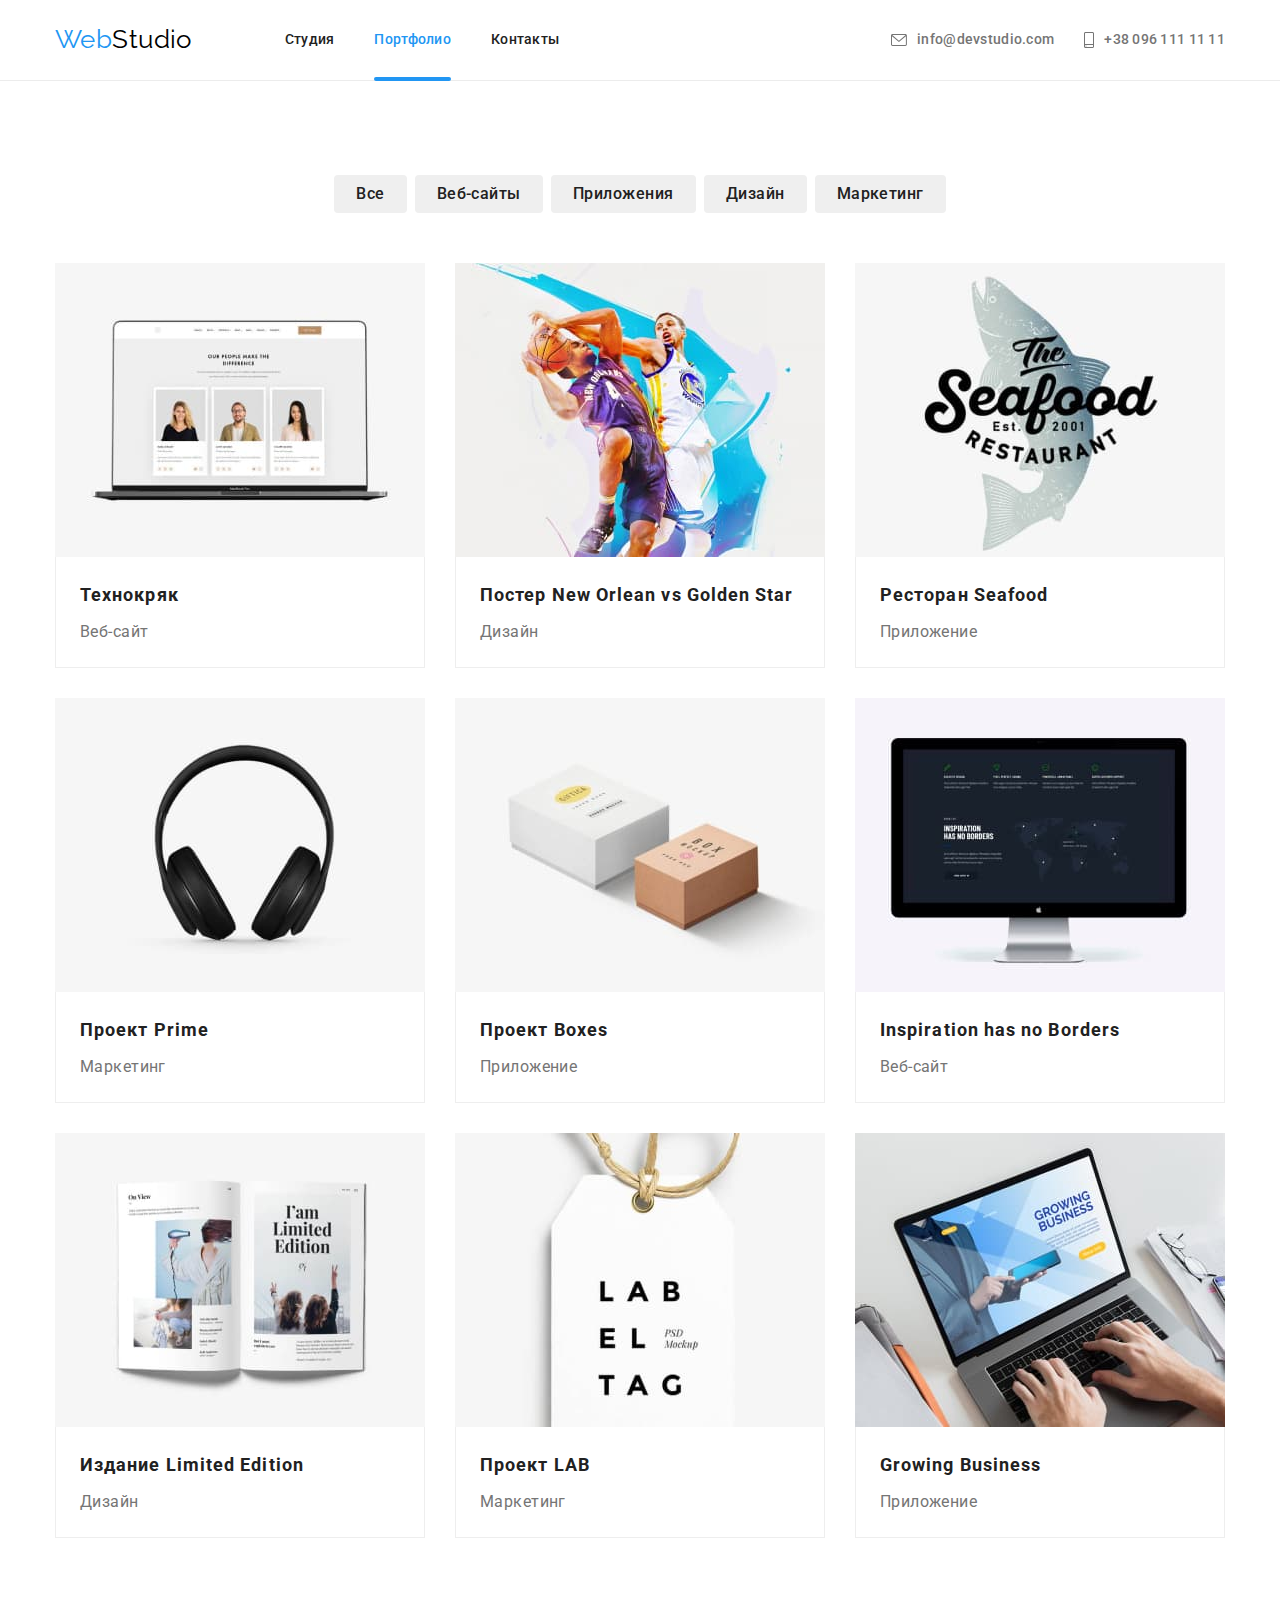
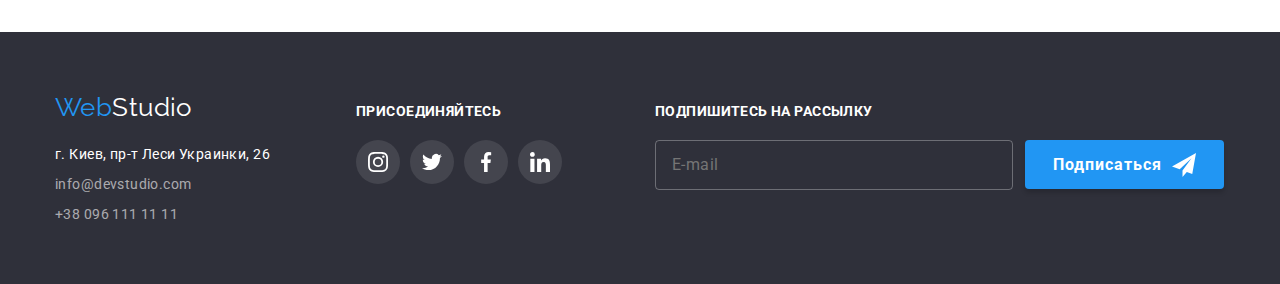
==== portfolio.html @ a788e4dd "Клонує репозиторій" ====
<!DOCTYPE html>
<html lang="ru">
	<head>
		<meta charset="UTF-8" />
		<meta http-equiv="X-UA-Compatible" content="IE=edge" />
		<meta name="viewport" content="width=device-width, initial-scale=1.0" />
		<title>Портфолио</title>
		<link
			href="https://fonts.googleapis.com/css2?family=Raleway:wght@700&family=Roboto:wght@400;500;700;900&display=swap"
			rel="stylesheet"
		/>
		<link rel="stylesheet" href="https://cdnjs.cloudflare.com/ajax/libs/modern-normalize/1.1.0/modern-normalize.min.css">
		<link rel="stylesheet" href="./css/styles.css" />
	</head>
	<body>
		<header class="page-header">
			<div class="container main-header">
				<a href="./index.html" class="logo"><span class="logo-accent">Web</span>Studio</a>
				</a>
				<div>
					<nav>
						<ul class="site-nav list">
							<li class="item"><a href="./index.html" class="link">Студия</a></li>
							<li class="item"><a href="./portfolio.html" class="link current">Портфолио</a></li>
							<li class="item"><a href="" class="link">Контакты</a></li>
						</ul>
					</nav>
				</div>
				<ul class="contacts list">
					<li class="item contacts"><a href="mailto:info@devstudio.com" class="link contacts text">
						<svg class="link-icon" width="16px" height="12px">
							<use href="./images/icons.svg/symbol-defs.svg#icon-envelope"></use>
						</svg>
						info@devstudio.com</a></li>
					<li class="item contacts"><a href="tel:+380961111111" class="link contacts text">
						<svg class="link-icon" width="10px" height="16px">
							<use href="./images/icons.svg/symbol-defs.svg#icon-smartphone"></use>
						</svg>
						+38 096 111 11 11</a></li>
				</ul>
			</div>
		</header>

		<main>
			<section class="section">
				<div class="container">
					<h1 class="visually-hidden">Портфолио</h1>
					<ul class="filter list">
						<li class="item"><button type="button" class="button secondary">Все</button></li>
						<li class="item"><button type="button" class="button secondary">Веб-сайты</button></li>
						<li class="item"><button type="button" class="button secondary">Приложения</button></li>
						<li class="item"><button type="button" class="button secondary">Дизайн</button></li>
						<li class="item"><button type="button" class="button secondary">Маркетинг</button></li>
					</ul>
				
					<ul class="portfolio list">
						<li class="portfolio-item">
							<a href="" class="portfolio-link">
								<div class="portfolio-thumb">
									<img src="./images/project-1.jpg" alt="макбук" width="370"/>
									<p class="portfolio-thumb-text">Ресурс предлагает комплексные предложения с разным уровнем функционала и сервисов. Все это позволит посетителю получить исчерпывающие сведения о компании или частном лице.</p>
								</div>
								<div class="portfolio-content">
									<h2 class="portfolio-title">Технокряк</h2>
									<p class="portfolio-text">Веб-сайт</p>
								</div>
								
							</a>
						</li>
						<li class="portfolio-item">
							<a href="" class="portfolio-link">
								<div class="portfolio-thumb">
									<img src="./images/Project-2.jpg" alt="игра в баскетбол" width="370" height="294"/>
									<p class="portfolio-thumb-text">Lorem, ipsum dolor sit amet consectetur adipisicing elit. Blanditiis repellendus facere eius officiis omnis fugit mollitia sit! Harum rerum voluptates necessitatibus eveniet reiciendis pariatur ratione fuga veniam autem? Amet, inventore.</p>
								</div>
								<div class="portfolio-content">
									<h2 class="portfolio-title">Постер New Orlean vs Golden Star</h2>
									<p class="portfolio-text">Дизайн</p>
								</div>
							</a>
						</li>
						<li class="portfolio-item">
							<a href="" class="portfolio-link">
								<div class="portfolio-thumb">
									<img src="./images/Project-3.jpg" alt="логотип Seafood" width="370" height="294"/>
									<p class="portfolio-thumb-text">Lorem, ipsum dolor sit amet consectetur adipisicing elit. Blanditiis repellendus facere eius officiis omnis fugit mollitia sit! Harum rerum voluptates necessitatibus eveniet reiciendis pariatur ratione fuga veniam autem? Amet, inventore.</p>
								</div>
								<div class="portfolio-content">
									<h2 class="portfolio-title">Ресторан Seafood</h2>
									<p class="portfolio-text">Приложение</p>
								</div>
							</a>
						</li>
						<li class="portfolio-item">
							<a href="" class="portfolio-link">
								<div class="portfolio-thumb">
									<img src="./images/Project-4.jpg" alt="наушники" width="370" height="294"/>
									<p class="portfolio-thumb-text">Lorem, ipsum dolor sit amet consectetur adipisicing elit. Blanditiis repellendus facere eius officiis omnis fugit mollitia sit! Harum rerum voluptates necessitatibus eveniet reiciendis pariatur ratione fuga veniam autem? Amet, inventore.</p>
								</div>
								<div class="portfolio-content">
									<h2 class="portfolio-title">Проект Prime</h2>
									<p class="portfolio-text">Маркетинг</p>
								</div>
							</a>
						</li>
						<li class="portfolio-item">
							<a href="" class="portfolio-link">
								<div class="portfolio-thumb">
									<img src="./images/Project-5.jpg" alt="две коробки" width="370" height="294"/>
									<p class="portfolio-thumb-text">Lorem, ipsum dolor sit amet consectetur adipisicing elit. Blanditiis repellendus facere eius officiis omnis fugit mollitia sit! Harum rerum voluptates necessitatibus eveniet reiciendis pariatur ratione fuga veniam autem? Amet, inventore.</p>
								</div>
								<div class="portfolio-content">
									<h2 class="portfolio-title">Проект Boxes</h2>
									<p class="portfolio-text">Приложение</p>
								</div>
							</a>
						</li>
						<li class="portfolio-item">
							<a href="" class="portfolio-link">
								<div class="portfolio-thumb">
									<img src="./images/Project-6.jpg" alt="компьютер" width="370" height="294"/>
									<p class="portfolio-thumb-text">Lorem, ipsum dolor sit amet consectetur adipisicing elit. Blanditiis repellendus facere eius officiis omnis fugit mollitia sit! Harum rerum voluptates necessitatibus eveniet reiciendis pariatur ratione fuga veniam autem? Amet, inventore.</p>
								</div>
								<div class="portfolio-content">
									<h2 class="portfolio-title">Inspiration has no Borders</h2>
									<p class="portfolio-text">Веб-сайт</p>
								</div>
							</a>
						</li>
						<li class="portfolio-item">
							<a href="" class="portfolio-link">
								<div class="portfolio-thumb">
									<img src="./images/Project-7.jpg" alt="раскрытая книга" width="370" height="294"/>
									<p class="portfolio-thumb-text">Lorem, ipsum dolor sit amet consectetur adipisicing elit. Blanditiis repellendus facere eius officiis omnis fugit mollitia sit! Harum rerum voluptates necessitatibus eveniet reiciendis pariatur ratione fuga veniam autem? Amet, inventore.</p>
								</div>
								<div class="portfolio-content">
									<h2 class="portfolio-title">Издание Limited Edition</h2>
									<p class="portfolio-text">Дизайн</p>
								</div>
							</a>
						</li>
						<li class="portfolio-item">
							<a href="" class="portfolio-link">
								<div class="portfolio-thumb">
									<img src="./images/Project-8.jpg" alt="этикетка" width="370" height="294"/>
									<p class="portfolio-thumb-text">Lorem, ipsum dolor sit amet consectetur adipisicing elit. Blanditiis repellendus facere eius officiis omnis fugit mollitia sit! Harum rerum voluptates necessitatibus eveniet reiciendis pariatur ratione fuga veniam autem? Amet, inventore.</p>
								</div>
								<div class="portfolio-content">
									<h2 class="portfolio-title">Проект LAB</h2>
									<p class="portfolio-text">Маркетинг</p>
								</div>
							</a>
						</li>
						<li class="portfolio-item">
							<a href="" class="portfolio-link">
								<div class="portfolio-thumb">
									<img src="./images/Project-9.jpg" alt="ноутбук" width="370" height="294"/>
									<p class="portfolio-thumb-text">Lorem, ipsum dolor sit amet consectetur adipisicing elit. Blanditiis repellendus facere eius officiis omnis fugit mollitia sit! Harum rerum voluptates necessitatibus eveniet reiciendis pariatur ratione fuga veniam autem? Amet, inventore.</p>
								</div>
								<div class="portfolio-content">
									<h2 class="portfolio-title">Growing Business</h2>
									<p class="portfolio-text">Приложение</p>
								</div>
							</a>
						</li>
					</ul>
				</div>
			</section>
		</main>

				<footer class="footer">
			<div class="container footer-content">
				<div class="footer-contacts">
					<a href="/index.html" class="logo"><span class="logo-accent">Web</span>Studio</a>
					<address class="address">
						<ul class="list">
							<li class="item">
								<a
									href="https://goo.gl/maps/6p5DjgwjbaoBaa989"
									target="_blank"
									rel="noopener noreferrer nofollow"
									class="location link"
								>
									г. Киев, пр-т Леси Украинки, 26
								</a>
							</li>
							<li class="item"><a href="mailto:info@devstudio.com" class="contact link">info@devstudio.com</a></li>
							<li class="item"><a href="tel:+380961111111" class="contact link">+38 096 111 11 11</a></li>
						</ul>
					</address>
				</div>			
				<div class="footer-social">
					<b class="social-title">присоединяйтесь</b>
					<ul class="social-list list">
						<li class="item"><a href="" class="social-link"><svg width="20px" height="20px"><use href="./images/icons.svg/symbol-defs.svg#icon-instagram"></use></svg></a></li>
						<li class="item"><a href="" class="social-link"><svg width="20px" height="20px"><use href="./images/icons.svg/symbol-defs.svg#icon-twitter"></use></svg></a></li>
						<li class="item"><a href="" class="social-link"><svg width="20px" height="20px"><use href="./images/icons.svg/symbol-defs.svg#icon-facebook"></use></svg></a></li>
						<li class="item"><a href="" class="social-link"><svg width="20px" height="20px"><use href="./images/icons.svg/symbol-defs.svg#icon-linkedin"></use></svg></a></li>
					</ul>
				</div>
				<div class="footer-join">
					<b class="join-title">Подпишитесь на рассылку</b>
					<form>
						<div class="join-form">
							<label for="email">
								<input type="email" name="email" placeholder="E-mail" class="input-submit"/>
							</label>
							<button type="submit" class="button join">Подписаться
							<svg class="button-join-icon" width="24px" height="24px">
								<use href="./images/icons.svg/symbol-defs.svg#icon-send"></use>
							</svg>
						</button>
						</div>					
					</form>
				</div>
			</div>
		</footer>
	</body>
</html>
---- css/styles.css ----
/* Основной - #757575 */
/* Вторичный - #212121 */
/* Белый - #ffffff */
/* Прозрачный - rgba(255, 255, 255, 0.6) */
/* Акцент -  #2196f3 */
/* Вторичный цвет фона Герой - #2F303A */
/* Вторичный цвет фона команды- #F5F4FA */

:root {
	--primary-text-color: #757575;
	--white-color: #ffffff;
	--text-white-color: #ffffff;
	--black-color: #000000;
	--title-text-color: #212121;
	--accent-color: #2196f3;
	--second-accent-color: #188ce8;
	--address-contact-color: rgba(255, 255, 255, 0.6);
	--second-bg-color: #2f303a;
	--third-bg-color: #f5f4fa;
	--border-color: #ececec;
	--border-second-color: #eeeeee;
	--icon-color: #afb1b8;
	--card-set-gap: 30px;
	--button-primary-shodow: 0px 4px 4px rgba(0, 0, 0, 0.15);
	--button-secondary-shodow: 0px 3px 1px rgba(0, 0, 0, 0.1), 0px 1px 2px rgba(0, 0, 0, 0.08),
		0px 2px 2px rgba(0, 0, 0, 0.12);
	--portfolio-card-shadow: 0px 1px 1px rgba(0, 0, 0, 0.12), 0px 4px 4px rgba(0, 0, 0, 0.06),
		1px 4px 6px rgba(0, 0, 0, 0.16);
	--team-list-item-shadow: 0px 1px 3px rgba(0, 0, 0, 0.12), 0px 1px 1px rgba(0, 0, 0, 0.14),
		0px 2px 1px rgba(0, 0, 0, 0.2);
	--activity-bg-color: rgba(47, 48, 58, 0.8);
	--transition-time: cubic-bezier(0.4, 0, 0.2, 1);
}

/* ---------------------------------------BODY------------------------------------------- */
body {
	font-family: Roboto, sans-serif;
	font-style: normal;
	font-size: 14px;
	letter-spacing: 0.03em;
	background-color: var(--white-color);
	color: var(--primary-text-color);
}

/* .chackbox-input */

.visually-hidden {
	position: absolute;
	width: 1px;
	height: 1px;
	margin: -1px;
	border: 0;
	padding: 0;

	white-space: nowrap;
	clip-path: inset(100%);
	clip: rect(0 0 0 0);
	overflow: hidden;
}

.list {
	list-style: none;
}

h1,
h2,
h3,
p,
ul {
	padding: 0;
	margin: 0;
}

img {
	display: block;
	max-width: 100%;
	height: auto;
	margin: 0;
}

.link {
	text-decoration: none;
	transition: color 250ms var(--transition-time);
}

.container {
	width: 1200px;
	padding-left: 15px;
	padding-right: 15px;
	margin-left: auto;
	margin-right: auto;

	/* outline: 2px solid tomato; */
}

/* ---------------------------------------HEADER------------------------------------------- */

.page-header {
	border-bottom: 1px solid var(--border-color);
}

.main-header {
	display: flex;
	align-items: center;
}

.logo {
	padding-top: 24px;
	padding-bottom: 25px;

	font-family: Raleway, cursive;
	text-decoration: none;
	font-size: 26px;
	line-height: 1.19;
	color: var(--black-color);
}
.logo-accent {
	color: var(--accent-color);
}

.site-nav {
	display: flex;
	margin-left: 93px;
}

.site-nav .link {
	display: block;
	padding-top: 32px;
	padding-bottom: 32px;

	font-weight: 500;
	line-height: 1.14;
	letter-spacing: 0.02em;
	text-decoration: none;
	color: var(--title-text-color);
}

.site-nav .current {
	position: relative;
}

.link.current::after {
	content: "";
	position: absolute;
	display: block;
	width: 100%;
	height: 4px;
	left: 0;
	bottom: -1px;
	border-radius: 2px;
	background-color: var(--accent-color);
}

.site-nav .item:not(:last-child) {
	margin-right: 40px;
}

.site-nav .link:hover,
.site-nav .link:focus,
.contacts .link:hover,
.contacts .link:focus,
.address .location:hover,
.address .location:focus,
.address .contact:hover,
.address .contact:focus {
	color: var(--accent-color);
}

.site-nav .link.current,
.contacts .link.current {
	color: var(--accent-color);
}

.contacts.text {
	text-decoration: none;
	font-weight: 500;
	line-height: 1.14;
	letter-spacing: 0.02em;
	color: var(--primary-text-color);
}

.contacts.list {
	display: flex;
	margin-left: auto;
	flex-wrap: nowrap;
	width: fit-content;
}

.contacts.link {
	padding-top: 32px;
	padding-bottom: 32px;
	display: flex;
	align-items: center;
}

.item.contacts .link-icon {
	margin-right: 10px;
	fill: currentColor;
}

.contacts > .item:not(:last-child) {
	margin-right: 30px;
}

/* ---------------------------------------HERO------------------------------------------- */
.hero {
	max-width: 1600px;
	height: 600px;
	padding-top: 200px;
	padding-bottom: 200px;
	margin-left: auto;
	margin-right: auto;
	background-image: linear-gradient(to right, rgba(47, 48, 58, 0.4), rgba(47, 48, 58, 0.4)), url(../images/img.jpg);
	background-repeat: no-repeat;
	background-size: cover;
	text-align: center;
	background-color: var(--second-bg-color);
}

.hero-title {
	margin-bottom: 30px;

	color: var(--white-color);
	font-weight: 900;
	font-size: 44px;
	line-height: 1.36;
	letter-spacing: 0.06em;
	text-transform: uppercase;
}

/* ---------------------------------------BATTON------------------------------------------- */
.button {
	display: inline-block;
	font-family: inherit;
	text-align: center;
	cursor: pointer;
	border: none;
	border-radius: 4px;
}

.button.primary {
	padding: 10px 32px;
	margin: 0px;

	font-weight: 700;
	font-size: 16px;
	line-height: 1.87;
	letter-spacing: 0.06em;
	color: var(--text-white-color);
	background-color: var(--accent-color);
	box-shadow: var(--button-primary-shodow);

	transition: background-color 250ms var(--transition-time);
}

.button.primary:hover,
.button.primary:focus {
	background-color: var(--second-accent-color);
	box-shadow: var(--button-primary-shodow);
}

/* ---------------------------------------SECTION------------------------------------------- */
.section {
	padding-top: 94px;
	padding-bottom: 94px;
}

.section.no-padding-top {
	padding-top: 0px;
	padding-bottom: 94px;
}

.section-title {
	margin-bottom: 50px;

	font-weight: 700;
	font-size: 36px;
	line-height: 1.17;
	text-align: center;
	letter-spacing: 0.03em;
	color: var(--title-text-color);
}

/* ---------------------------------------FEATURES------------------------------------------- */
.features {
	display: flex;
}
.features .features-item + .features-item {
	margin-left: 30px;
}

.features-icon {
	width: 270px;
	height: 120px;
	padding: 25px 100px;
	display: block;
	background-position: center;
	background-color: var(--third-bg-color);
	border-radius: 4px;
	margin-bottom: 30px;
}

.features .features-title {
	margin-bottom: 10px;

	font-weight: 700;
	font-size: 14px;
	line-height: 1.14;
	text-transform: uppercase;
	color: var(--title-text-color);
}

.features .features-text {
	line-height: 1.71;
}

.activity {
	display: flex;
}

.activity-item {
	position: relative;
}

.activity-title {
	display: flex;
	justify-content: center;
	align-items: center;
	position: absolute;
	left: 0;
	bottom: 0;
	width: 100%;
	height: 70px;

	font-weight: 700;
	line-height: 1.14;
	text-align: center;
	text-transform: uppercase;
	color: var(--text-white-color);

	background-color: var(--activity-bg-color);
}

.activity .activity-item + .activity-item {
	margin-left: 30px;
}

/* ---------------------------------------TEAM------------------------------------------- */
.teams {
	text-align: center;

	background-color: var(--third-bg-color);
}

.team .team-title {
	margin-bottom: 10px;

	font-weight: 500;
	font-size: 16px;
	line-height: 1.19;
	color: var(--title-text-color);
}

.team .team-position {
	font-size: 16px;
	line-height: 1.19;
	margin-bottom: 16px;
}

.team-content {
	padding-top: 30px;
	padding-bottom: 30px;
}

.team {
	display: flex;
}

.team .team-item + .team-item {
	margin-left: 30px;
}

.team-networks-list {
	display: flex;
	justify-content: center;
}

.team-networks-link {
	/* padding: 12px; */
	width: 44px;
	height: 44px;
	border-radius: 50%;
	cursor: pointer;

	display: flex;
	justify-content: center;
	align-items: center;

	color: var(--icon-color);
	fill: currentColor;

	transition: background-color 250ms var(--transition-time), fill 250ms var(--transition-time);
}
.team-networks-list .item:not(:last-child) {
	margin-right: 10px;
}
.team-networks-link:hover,
.team-networks-link:focus {
	background-color: var(--accent-color);
	fill: var(--white-color);
}

.team .team-item {
	background-color: var(--white-color);
	box-shadow: var(--team-list-item-shadow);
	border-radius: 0px 0px 4px 4px;
}

/* ---------------------------------------CLIENTS------------------------------------------- */
.clients {
	display: flex;
}

.clients-link {
	display: flex;
	justify-content: center;
	align-items: center;
	width: 170px;
	height: 92px;
	border: 1px solid var(--icon-color);
	border-radius: 4px;
	cursor: pointer;
	outline: transparent;
	color: var(--icon-color);
	fill: currentColor;

	transition: background-color 250ms var(--transition-time), fill 250ms var(--transition-time);
}
.clients .item:not(:last-child) {
	margin-right: 30px;
}
.clients-link:hover,
.clients-link:focus {
	border-color: var(--accent-color);
	fill: var(--accent-color);
}

/* ---------------------------------------FOOTER------------------------------------------- */
.footer {
	padding-top: 60px;
	padding-bottom: 60px;

	background-color: var(--second-bg-color);
}

.footer-content {
	display: flex;
	align-items: baseline;
}

.footer .logo {
	color: var(--white-color);
}

.address .location,
.address .contact {
	text-decoration: none;
	font-style: normal;
	line-height: 1.71;
	color: var(--white-color);
}

.address .contact {
	color: var(--address-contact-color);
}

.address .item {
	height: 21px;
	margin-bottom: 9px;
}

.address {
	margin-top: 20px;
	width: 231px;
}

.address .item:last-child {
	margin-bottom: 0px;
}

.footer-social {
	margin-left: 70px;
}

.social-title {
	/* margin-bottom: 20px; */
	font-weight: 700;
	font-size: 14px;
	line-height: 1.14;
	letter-spacing: 0.03em;
	text-transform: uppercase;
	color: var(--white-color);
}

.social-list {
	display: flex;
	justify-content: center;
	margin-top: 20px;
}

.social-link {
	/* padding: 12px; */
	width: 44px;
	height: 44px;
	border-radius: 50%;
	cursor: pointer;

	display: flex;
	justify-content: center;
	align-items: center;

	color: var(--white-color);
	fill: currentColor;
	background-color: rgba(255, 255, 255, 0.1);

	transition: background-color 250ms var(--transition-time), fill 250ms var(--transition-time);
}

.social-link:hover,
.social-link:focus {
	background-color: var(--accent-color);
}

.social-list .item:not(:last-child) {
	margin-right: 10px;
}

.footer-join {
	margin-left: 93px;
}

.join-title {
	font-weight: 700;
	font-size: 14px;
	line-height: 1.14;
	letter-spacing: 0.03em;
	text-transform: uppercase;
	color: var(--white-color);
}

.join-form {
	display: flex;
	justify-content: center;
	align-items: center;

	margin-top: 20px;
}

.input-submit {
	margin-right: 12px;
	width: 358px;
	height: 50px;
	padding-left: 16px;

	font-size: 16px;
	line-height: 1.25;
	letter-spacing: 0.03em;
	color: var(--address-contact-color);

	outline: none;
	border: 1px solid rgba(255, 255, 255, 0.3);
	drop-shadow: 0px 4px 4px rgba(0, 0, 0, 0.15);
	border-radius: 4px;
	background-color: transparent;

	transition: border-color 250ms var(--transition-time);
}

.input-submit:hover,
.input-submit:focus {
	border-color: var(--second-accent-color);
}

.button.join {
	padding: 10px 28px;
	margin: 0px;

	display: flex;
	justify-content: center;
	align-items: center;

	font-weight: 700;
	font-size: 16px;
	line-height: 1.87;
	letter-spacing: 0.06em;
	color: var(--text-white-color);
	background-color: var(--accent-color);
	box-shadow: var(--button-primary-shodow);

	transition: background-color 250ms var(--transition-time);
}

.button.join:hover,
.button.join:focus {
	background-color: var(--second-accent-color);
}

.button-join-icon {
	margin-left: 10px;
}

/* ---------------------------------------MODAL BACKDROP------------------------------------------- */
.backdrop {
	position: fixed;
	left: 0px;
	top: 0px;
	width: 100%;
	height: 100%;

	background: rgba(0, 0, 0, 0.2);

	opacity: 1;
	transition: opacity 250ms var(--transition-time);
}

.backdrop.is-hidden {
	opacity: 0;
	pointer-events: none;
}

.modal {
	position: absolute;
	display: flex;
	opacity: 1;
	padding: 40px;

	top: 50%;
	left: 50%;
	width: 528px;
	height: 581px;
	background: var(--white-color);

	box-shadow: 0px 1px 3px rgba(0, 0, 0, 0.12), 0px 1px 1px rgba(0, 0, 0, 0.14), 0px 2px 1px rgba(0, 0, 0, 0.2);
	border-radius: 4px;

	transform: translate(-50%, -50%) scale(1);
	transition: transform 250ms var(--transition-time);
}

.backdrop.is-hidden .modal {
	transform: translate(-50%, -50%) scale(0.5);
}

.modal-speaker-form {
	width: 100%;
	height: 100%;
}

.modal-title {
	font-weight: 700;
	font-size: 20px;
	line-height: 1.15;
	text-align: center;
	letter-spacing: 0.03em;
	color: var(--title-text-color);

	margin-bottom: 12px;
}

.modal-form-field label {
	display: flex;
	flex-direction: column;
	margin-bottom: 10px;

	font-size: 12px;
	line-height: 1.17;
	letter-spacing: 0.01em;
	color: var(--primary-text-color);
}

.modal-form-field {
	position: relative;
}

.modal-form-input {
	margin-top: 4px;
	width: 100%;
	height: 40px;
	border: 1px solid rgba(33, 33, 33, 0.2);
	border-radius: 4px;
	padding: 12px 12px 12px 42px;
	outline: none;
	cursor: pointer;

	transition: border-color 250ms var(--transition-time);
}

.modal-form-input:hover,
.modal-form-input:focus {
	border-color: var(--second-accent-color);
}

.modal-form-icon {
	position: absolute;
	top: 50%;
	left: 12px;
	fill: var(--title-text-color);
	cursor: pointer;

	transition: fill 250ms var(--transition-time);
}

.modal-form-input:hover + .modal-form-icon,
.modal-form-input:focus + .modal-form-icon {
	fill: var(--accent-color);
}

.modal-form-textarea {
	margin-top: 4px;
	resize: none;
	padding: 12px 16px;
	width: 100%;
	height: 120px;
	border: 1px solid rgba(33, 33, 33, 0.2);
	border-radius: 4px;
	outline: none;
	transition: border-color 250ms var(--transition-time);
}

.modal-form-textarea:hover,
.modal-form-textarea:focus {
	border-color: var(--second-accent-color);
}

.modal-form-textarea::placeholder {
	font-size: 14px;
	line-height: 1.14;
	letter-spacing: 0.01em;
	color: rgba(117, 117, 117, 0.5);
}

.modal-form-checkbox {
	margin-top: 20px;
	margin-bottom: 30px;
}

.checkbox-label {
	display: flex;
	justify-content: center;
	align-items: center;
}

.checkbox-input {
	position: absolute;
	width: 1px;
	height: 1px;
	margin: -1px;
	border: 0;
	padding: 0;

	white-space: nowrap;
	clip-path: inset(100%);
	clip: rect(0 0 0 0);
	overflow: hidden;
}

.checkbox-input-icon {
	display: inline-block;
	width: 16px;
	height: 15px;
	border: 2px solid var(--title-text-color);
	border-radius: 2px;
	margin-right: 7px;

	background-color: var(--white-color);
	transition: border-color 250ms var(--transition-time);
	transition: background-color 250ms var(--transition-time);
}

.checkbox-input:checked + .checkbox-input-icon {
	border-color: transparent;
	background-color: var(--accent-color);
	background-image: url(../images/icons.svg/icon-check.svg);
	background-position: center;
	background-size: contain;
	background-repeat: no-repeat;
	background-origin: content-box;

	transition: background-image 250ms var(--transition-time);
}

.checkbox-input:hover + .checkbox-input-icon,
.checkbox-input:focus + .checkbox-input-icon {
	border-color: var(--accent-color);
	background-image: url(../images/icons.svg/icon-check.svg);
}

.checkbox-title {
	line-height: 1.71;
}

.checkbox-link-contract {
	line-height: 1.71;
	outline: 0;
	outline-offset: 0;
	text-decoration-line: underline;
	color: var(--accent-color);

	opacity: 0.5;
	transition: opacity 250ms var(--transition-time);
}

.checkbox-link-contract:hover,
.checkbox-link-contract:focus {
	opacity: 1;
	cursor: pointer;
}

.modal-button-send {
	padding: 10px 55px;
	margin: 0px auto;

	display: flex;
	justify-content: center;
	align-items: center;

	font-weight: 700;
	font-size: 16px;
	line-height: 1.87;
	letter-spacing: 0.06em;
	color: var(--text-white-color);
	background-color: var(--accent-color);

	transition: background-color 250ms var(--transition-time), border-shadow 250ms var(--transition-time);
}

.modal-button-send:hover,
.modal-button-send:focus {
	background-color: var(--second-accent-color);
	box-shadow: var(--button-primary-shodow);
}

.modal-button-close {
	position: absolute;
	top: 8px;
	right: 8px;
	width: 30px;
	height: 30px;

	display: flex;
	justify-content: center;
	align-items: center;
	cursor: pointer;

	padding: 6px;
	background-color: var(--white-color);
	border: 1px solid rgba(0, 0, 0, 0.1);
	border-radius: 15px;

	fill: var(--black-color);

	transition: fill 250ms var(--transition-time), border-color 250ms var(--transition-time);
}

.modal-button-close:hover,
.modal-button-close:focus {
	fill: var(--accent-color);
	border-color: var(--accent-color);
}

/* ---------------------------------------PORTFOLIO------------------------------------------- */
.filter {
	display: flex;
	justify-content: center;
	margin-bottom: 50px;
}

.filter .secondary {
	padding: 6px 22px;
	margin: 0px;

	font-weight: 500;
	font-size: 16px;
	line-height: 1.62;
	letter-spacing: 0.03em;
	color: var(--title-text-color);

	transition: background-color 250ms var(--transition-time), color 250ms var(--transition-time),
		box-shadow 250ms var(--transition-time);
}

.filter .secondary:hover,
.filter .secondary:focus {
	background-color: var(--accent-color);
	color: var(--white-color);
	box-shadow: var(--button-secondary-shodow);
}

.filter .item + .item {
	margin-left: 8px;
}

.portfolio {
	display: flex;
	flex-wrap: wrap;

	margin-left: calc(-1 * var(--card-set-gap));
	margin-top: calc(-1 * var(--card-set-gap));
}

.portfolio .portfolio-link {
	text-decoration: none;
	color: inherit;
	display: block;
}

.portfolio .portfolio-item {
	flex-basis: calc(100% / 3 - var(--card-set-gap));
	margin-left: 30px;
	margin-top: 30px;
}

.portfolio-link:hover,
.portfolio-link:focus {
	box-shadow: var(--portfolio-card-shadow);
}

.portfolio-content {
	padding: 20px 24px;
	border: 1px solid var(--border-second-color);
	border-top: none;
}

.portfolio .portfolio-title {
	margin-bottom: 4px;

	color: var(--title-text-color);
	font-weight: 700;
	font-size: 18px;
	line-height: 2;
	letter-spacing: 0.06em;
}
.portfolio .portfolio-text {
	font-size: 16px;
	line-height: 1.87;
}

.portfolio-thumb {
	position: relative;
	overflow: hidden;
}

.portfolio-thumb-text {
	position: absolute;
	top: 0;
	left: 0;
	width: 100%;
	height: 100%;
	text-align: center;

	padding: 63px 24px;
	font-size: 18px;
	line-height: 1.56;
	color: var(--text-white-color);
	background-color: rgba(33, 150, 243, 0.9);

	transform: translateY(100%);
	transition: transform 250ms var(--transition-time);
}

.portfolio-link:hover .portfolio-thumb-text,
.portfolio-link:focus .portfolio-thumb-text {
	transform: translateY(0);
}
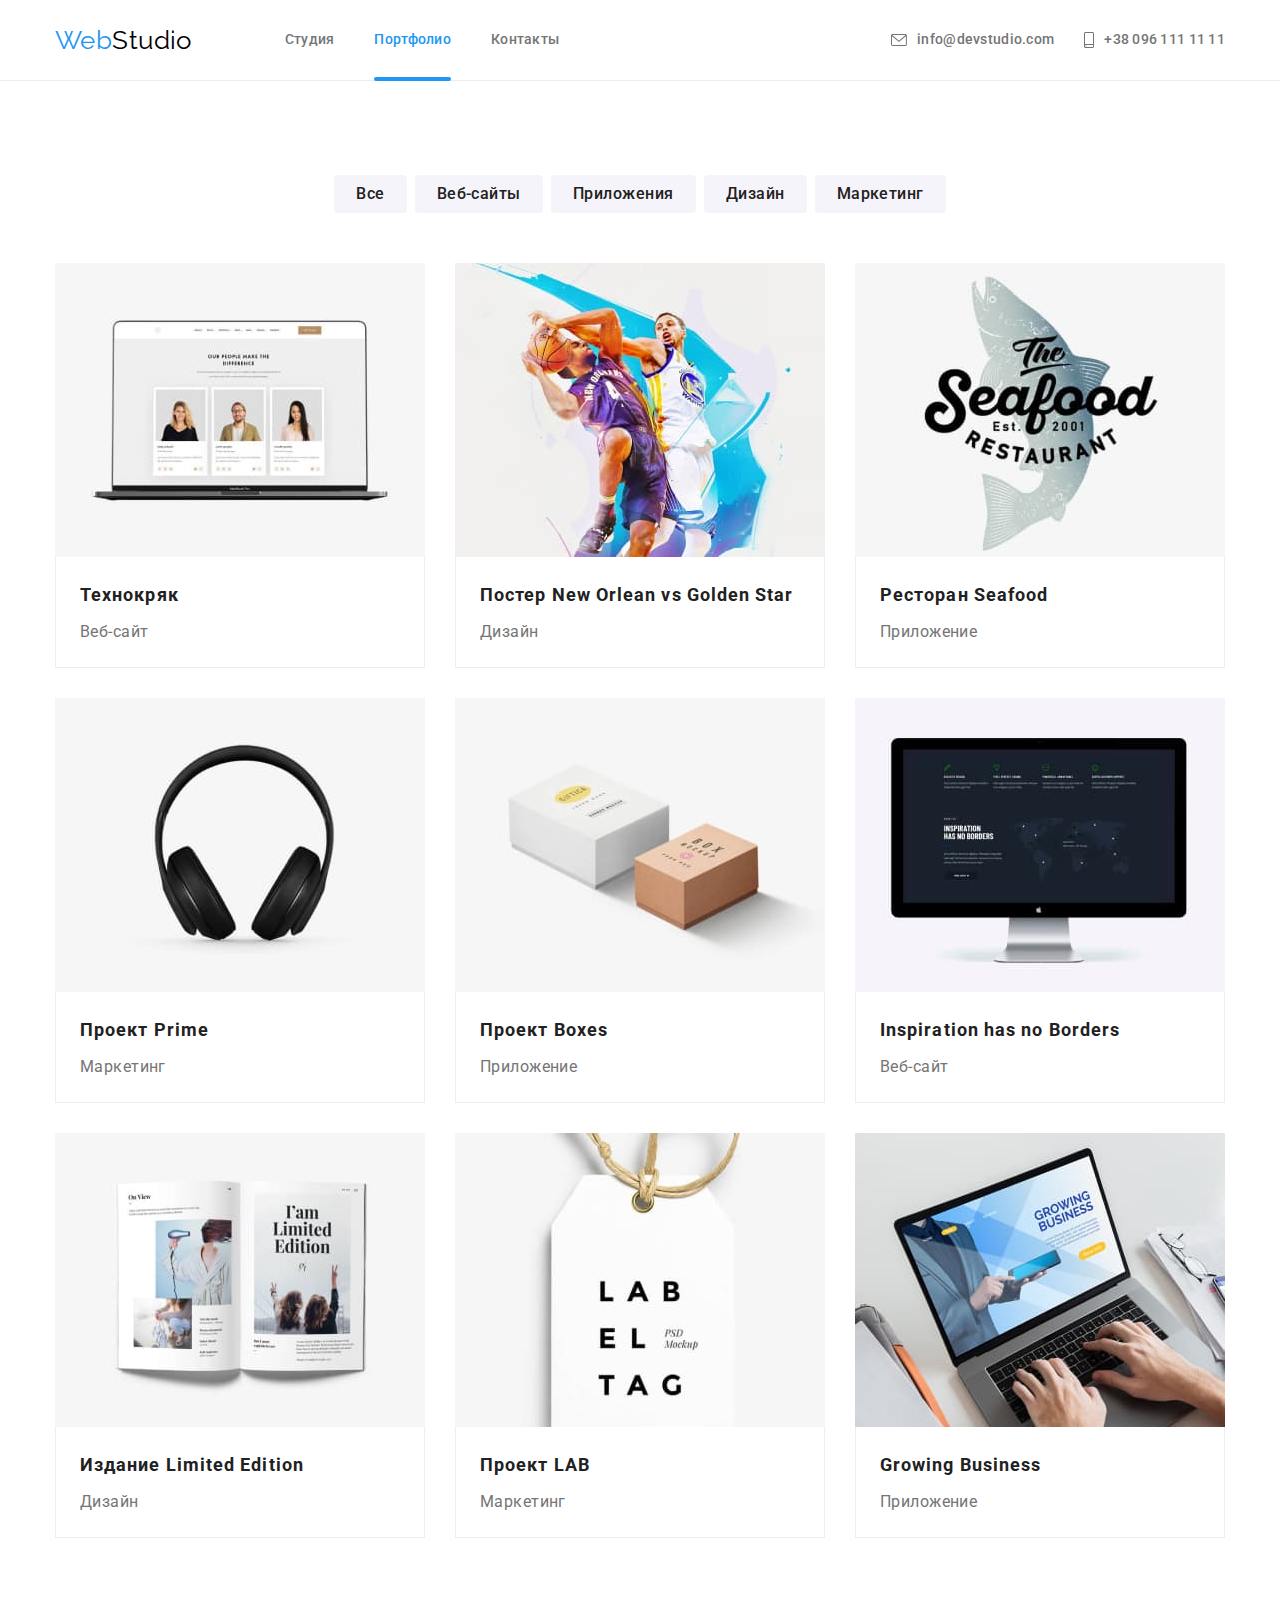
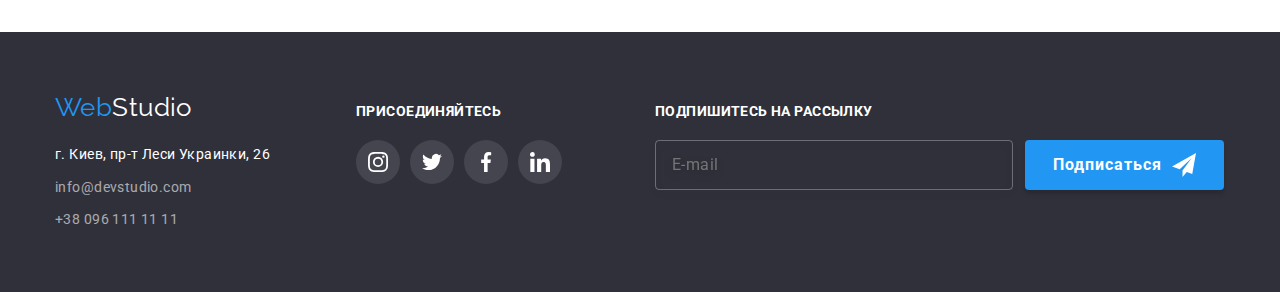
==== commit 716a484f: "Іменує класи згідно ВЕМ, використовує препроцесор SASS" ====
--- a/portfolio.html
+++ b/portfolio.html
@@ -10,30 +10,30 @@
 			rel="stylesheet"
 		/>
 		<link rel="stylesheet" href="https://cdnjs.cloudflare.com/ajax/libs/modern-normalize/1.1.0/modern-normalize.min.css">
-		<link rel="stylesheet" href="./css/styles.css" />
+		<link rel="stylesheet" href="./css/main.min.css" />
 	</head>
 	<body>
-		<header class="page-header">
-			<div class="container main-header">
+		<header class="header">
+			<div class="container header__container">
 				<a href="./index.html" class="logo"><span class="logo-accent">Web</span>Studio</a>
 				</a>
 				<div>
 					<nav>
-						<ul class="site-nav list">
-							<li class="item"><a href="./index.html" class="link">Студия</a></li>
-							<li class="item"><a href="./portfolio.html" class="link current">Портфолио</a></li>
-							<li class="item"><a href="" class="link">Контакты</a></li>
+						<ul class="site-nav">
+							<li class="site-nav__item"><a href="./index.html" class="site-nav__link site-nav__link">Студия</a></li>
+							<li class="site-nav__item"><a href="./portfolio.html" class="site-nav__link site-nav__link--active">Портфолио</a></li>
+							<li class="site-nav__item"><a href="" class="site-nav__link">Контакты</a></li>
 						</ul>
 					</nav>
 				</div>
-				<ul class="contacts list">
-					<li class="item contacts"><a href="mailto:info@devstudio.com" class="link contacts text">
-						<svg class="link-icon" width="16px" height="12px">
+				<ul class="header-contacts">
+					<li class="header-contacts__item"><a href="mailto:info@devstudio.com" class="header-contacts__link">
+						<svg class="header-contacts__icon" width="16px" height="12px">
 							<use href="./images/icons.svg/symbol-defs.svg#icon-envelope"></use>
 						</svg>
 						info@devstudio.com</a></li>
-					<li class="item contacts"><a href="tel:+380961111111" class="link contacts text">
-						<svg class="link-icon" width="10px" height="16px">
+					<li class="header-contacts__item"><a href="tel:+380961111111" class="header-contacts__link">
+						<svg class="header-contacts__icon" width="10px" height="16px">
 							<use href="./images/icons.svg/symbol-defs.svg#icon-smartphone"></use>
 						</svg>
 						+38 096 111 11 11</a></li>
@@ -42,124 +42,124 @@
 		</header>
 
 		<main>
-			<section class="section">
+			<section class="section portfolio">
 				<div class="container">
-					<h1 class="visually-hidden">Портфолио</h1>
-					<ul class="filter list">
-						<li class="item"><button type="button" class="button secondary">Все</button></li>
-						<li class="item"><button type="button" class="button secondary">Веб-сайты</button></li>
-						<li class="item"><button type="button" class="button secondary">Приложения</button></li>
-						<li class="item"><button type="button" class="button secondary">Дизайн</button></li>
-						<li class="item"><button type="button" class="button secondary">Маркетинг</button></li>
+					<h1 class="visually-hidden portfolio__title">Портфолио</h1>
+					<ul class="portfolio-filter">
+						<li class="portfolio-filter__item"><button type="button" class="button portfolio-filter__button">Все</button></li>
+						<li class="portfolio-filter__item"><button type="button" class="button portfolio-filter__button">Веб-сайты</button></li>
+						<li class="portfolio-filter__item"><button type="button" class="button portfolio-filter__button">Приложения</button></li>
+						<li class="portfolio-filter__item"><button type="button" class="button portfolio-filter__button">Дизайн</button></li>
+						<li class="portfolio-filter__item"><button type="button" class="button portfolio-filter__button">Маркетинг</button></li>
 					</ul>
 				
-					<ul class="portfolio list">
-						<li class="portfolio-item">
-							<a href="" class="portfolio-link">
-								<div class="portfolio-thumb">
+					<ul class="portfolio-project">
+						<li class="portfolio-project__item">
+							<a href="" class="portfolio-project__link">
+								<div class="portfolio-project__thumb">
 									<img src="./images/project-1.jpg" alt="макбук" width="370"/>
-									<p class="portfolio-thumb-text">Ресурс предлагает комплексные предложения с разным уровнем функционала и сервисов. Все это позволит посетителю получить исчерпывающие сведения о компании или частном лице.</p>
-								</div>
-								<div class="portfolio-content">
-									<h2 class="portfolio-title">Технокряк</h2>
-									<p class="portfolio-text">Веб-сайт</p>
+									<p class="portfolio-project__text">Ресурс предлагает комплексные предложения с разным уровнем функционала и сервисов. Все это позволит посетителю получить исчерпывающие сведения о компании или частном лице.</p>
+								</div>
+								<div class="portfolio-project__content">
+									<h2 class="portfolio-project__title">Технокряк</h2>
+									<p class="portfolio-project__category">Веб-сайт</p>
 								</div>
 								
 							</a>
 						</li>
-						<li class="portfolio-item">
-							<a href="" class="portfolio-link">
-								<div class="portfolio-thumb">
+						<li class="portfolio-project__item">
+							<a href="" class="portfolio-project__link">
+								<div class="portfolio-project__thumb">
 									<img src="./images/Project-2.jpg" alt="игра в баскетбол" width="370" height="294"/>
-									<p class="portfolio-thumb-text">Lorem, ipsum dolor sit amet consectetur adipisicing elit. Blanditiis repellendus facere eius officiis omnis fugit mollitia sit! Harum rerum voluptates necessitatibus eveniet reiciendis pariatur ratione fuga veniam autem? Amet, inventore.</p>
-								</div>
-								<div class="portfolio-content">
-									<h2 class="portfolio-title">Постер New Orlean vs Golden Star</h2>
-									<p class="portfolio-text">Дизайн</p>
-								</div>
-							</a>
-						</li>
-						<li class="portfolio-item">
-							<a href="" class="portfolio-link">
-								<div class="portfolio-thumb">
+									<p class="portfolio-project__text">Lorem, ipsum dolor sit amet consectetur adipisicing elit. Blanditiis repellendus facere eius officiis omnis fugit mollitia sit! Harum rerum voluptates necessitatibus eveniet reiciendis pariatur ratione fuga veniam autem? Amet, inventore.</p>
+								</div>
+								<div class="portfolio-project__content">
+									<h2 class="portfolio-project__title">Постер New Orlean vs Golden Star</h2>
+									<p class="portfolio-project__category">Дизайн</p>
+								</div>
+							</a>
+						</li>
+						<li class="portfolio-project__item">
+							<a href="" class="portfolio-project__link">
+								<div class="portfolio-project__thumb">
 									<img src="./images/Project-3.jpg" alt="логотип Seafood" width="370" height="294"/>
-									<p class="portfolio-thumb-text">Lorem, ipsum dolor sit amet consectetur adipisicing elit. Blanditiis repellendus facere eius officiis omnis fugit mollitia sit! Harum rerum voluptates necessitatibus eveniet reiciendis pariatur ratione fuga veniam autem? Amet, inventore.</p>
-								</div>
-								<div class="portfolio-content">
-									<h2 class="portfolio-title">Ресторан Seafood</h2>
-									<p class="portfolio-text">Приложение</p>
-								</div>
-							</a>
-						</li>
-						<li class="portfolio-item">
-							<a href="" class="portfolio-link">
-								<div class="portfolio-thumb">
+									<p class="portfolio-project__text">Lorem, ipsum dolor sit amet consectetur adipisicing elit. Blanditiis repellendus facere eius officiis omnis fugit mollitia sit! Harum rerum voluptates necessitatibus eveniet reiciendis pariatur ratione fuga veniam autem? Amet, inventore.</p>
+								</div>
+								<div class="portfolio-project__content">
+									<h2 class="portfolio-project__title">Ресторан Seafood</h2>
+									<p class="portfolio-project__category">Приложение</p>
+								</div>
+							</a>
+						</li>
+						<li class="portfolio-project__item">
+							<a href="" class="portfolio-project__link">
+								<div class="portfolio-project__thumb">
 									<img src="./images/Project-4.jpg" alt="наушники" width="370" height="294"/>
-									<p class="portfolio-thumb-text">Lorem, ipsum dolor sit amet consectetur adipisicing elit. Blanditiis repellendus facere eius officiis omnis fugit mollitia sit! Harum rerum voluptates necessitatibus eveniet reiciendis pariatur ratione fuga veniam autem? Amet, inventore.</p>
-								</div>
-								<div class="portfolio-content">
-									<h2 class="portfolio-title">Проект Prime</h2>
-									<p class="portfolio-text">Маркетинг</p>
-								</div>
-							</a>
-						</li>
-						<li class="portfolio-item">
-							<a href="" class="portfolio-link">
-								<div class="portfolio-thumb">
+									<p class="portfolio-project__text">Lorem, ipsum dolor sit amet consectetur adipisicing elit. Blanditiis repellendus facere eius officiis omnis fugit mollitia sit! Harum rerum voluptates necessitatibus eveniet reiciendis pariatur ratione fuga veniam autem? Amet, inventore.</p>
+								</div>
+								<div class="portfolio-project__content">
+									<h2 class="portfolio-project__title">Проект Prime</h2>
+									<p class="portfolio-project__category">Маркетинг</p>
+								</div>
+							</a>
+						</li>
+						<li class="portfolio-project__item">
+							<a href="" class="portfolio-project__link">
+								<div class="portfolio-project__thumb">
 									<img src="./images/Project-5.jpg" alt="две коробки" width="370" height="294"/>
-									<p class="portfolio-thumb-text">Lorem, ipsum dolor sit amet consectetur adipisicing elit. Blanditiis repellendus facere eius officiis omnis fugit mollitia sit! Harum rerum voluptates necessitatibus eveniet reiciendis pariatur ratione fuga veniam autem? Amet, inventore.</p>
-								</div>
-								<div class="portfolio-content">
-									<h2 class="portfolio-title">Проект Boxes</h2>
-									<p class="portfolio-text">Приложение</p>
-								</div>
-							</a>
-						</li>
-						<li class="portfolio-item">
-							<a href="" class="portfolio-link">
-								<div class="portfolio-thumb">
+									<p class="portfolio-project__text">Lorem, ipsum dolor sit amet consectetur adipisicing elit. Blanditiis repellendus facere eius officiis omnis fugit mollitia sit! Harum rerum voluptates necessitatibus eveniet reiciendis pariatur ratione fuga veniam autem? Amet, inventore.</p>
+								</div>
+								<div class="portfolio-project__content">
+									<h2 class="portfolio-project__title">Проект Boxes</h2>
+									<p class="portfolio-project__category">Приложение</p>
+								</div>
+							</a>
+						</li>
+						<li class="portfolio-project__item">
+							<a href="" class="portfolio-project__link">
+								<div class="portfolio-project__thumb">
 									<img src="./images/Project-6.jpg" alt="компьютер" width="370" height="294"/>
-									<p class="portfolio-thumb-text">Lorem, ipsum dolor sit amet consectetur adipisicing elit. Blanditiis repellendus facere eius officiis omnis fugit mollitia sit! Harum rerum voluptates necessitatibus eveniet reiciendis pariatur ratione fuga veniam autem? Amet, inventore.</p>
-								</div>
-								<div class="portfolio-content">
-									<h2 class="portfolio-title">Inspiration has no Borders</h2>
-									<p class="portfolio-text">Веб-сайт</p>
-								</div>
-							</a>
-						</li>
-						<li class="portfolio-item">
-							<a href="" class="portfolio-link">
-								<div class="portfolio-thumb">
+									<p class="portfolio-project__text">Lorem, ipsum dolor sit amet consectetur adipisicing elit. Blanditiis repellendus facere eius officiis omnis fugit mollitia sit! Harum rerum voluptates necessitatibus eveniet reiciendis pariatur ratione fuga veniam autem? Amet, inventore.</p>
+								</div>
+								<div class="portfolio-project__content">
+									<h2 class="portfolio-project__title">Inspiration has no Borders</h2>
+									<p class="portfolio-project__category">Веб-сайт</p>
+								</div>
+							</a>
+						</li>
+						<li class="portfolio-project__item">
+							<a href="" class="portfolio-project__link">
+								<div class="portfolio-project__thumb">
 									<img src="./images/Project-7.jpg" alt="раскрытая книга" width="370" height="294"/>
-									<p class="portfolio-thumb-text">Lorem, ipsum dolor sit amet consectetur adipisicing elit. Blanditiis repellendus facere eius officiis omnis fugit mollitia sit! Harum rerum voluptates necessitatibus eveniet reiciendis pariatur ratione fuga veniam autem? Amet, inventore.</p>
-								</div>
-								<div class="portfolio-content">
-									<h2 class="portfolio-title">Издание Limited Edition</h2>
-									<p class="portfolio-text">Дизайн</p>
-								</div>
-							</a>
-						</li>
-						<li class="portfolio-item">
-							<a href="" class="portfolio-link">
-								<div class="portfolio-thumb">
+									<p class="portfolio-project__text">Lorem, ipsum dolor sit amet consectetur adipisicing elit. Blanditiis repellendus facere eius officiis omnis fugit mollitia sit! Harum rerum voluptates necessitatibus eveniet reiciendis pariatur ratione fuga veniam autem? Amet, inventore.</p>
+								</div>
+								<div class="portfolio-project__content">
+									<h2 class="portfolio-project__title">Издание Limited Edition</h2>
+									<p class="portfolio-project__category">Дизайн</p>
+								</div>
+							</a>
+						</li>
+						<li class="portfolio-project__item">
+							<a href="" class="portfolio-project__link">
+								<div class="portfolio-project__thumb">
 									<img src="./images/Project-8.jpg" alt="этикетка" width="370" height="294"/>
-									<p class="portfolio-thumb-text">Lorem, ipsum dolor sit amet consectetur adipisicing elit. Blanditiis repellendus facere eius officiis omnis fugit mollitia sit! Harum rerum voluptates necessitatibus eveniet reiciendis pariatur ratione fuga veniam autem? Amet, inventore.</p>
-								</div>
-								<div class="portfolio-content">
-									<h2 class="portfolio-title">Проект LAB</h2>
-									<p class="portfolio-text">Маркетинг</p>
-								</div>
-							</a>
-						</li>
-						<li class="portfolio-item">
-							<a href="" class="portfolio-link">
-								<div class="portfolio-thumb">
+									<p class="portfolio-project__text">Lorem, ipsum dolor sit amet consectetur adipisicing elit. Blanditiis repellendus facere eius officiis omnis fugit mollitia sit! Harum rerum voluptates necessitatibus eveniet reiciendis pariatur ratione fuga veniam autem? Amet, inventore.</p>
+								</div>
+								<div class="portfolio-project__content">
+									<h2 class="portfolio-project__title">Проект LAB</h2>
+									<p class="portfolio-project__category">Маркетинг</p>
+								</div>
+							</a>
+						</li>
+						<li class="portfolio-project__item">
+							<a href="" class="portfolio-project__link">
+								<div class="portfolio-project__thumb">
 									<img src="./images/Project-9.jpg" alt="ноутбук" width="370" height="294"/>
-									<p class="portfolio-thumb-text">Lorem, ipsum dolor sit amet consectetur adipisicing elit. Blanditiis repellendus facere eius officiis omnis fugit mollitia sit! Harum rerum voluptates necessitatibus eveniet reiciendis pariatur ratione fuga veniam autem? Amet, inventore.</p>
-								</div>
-								<div class="portfolio-content">
-									<h2 class="portfolio-title">Growing Business</h2>
-									<p class="portfolio-text">Приложение</p>
+									<p class="portfolio-project__text">Lorem, ipsum dolor sit amet consectetur adipisicing elit. Blanditiis repellendus facere eius officiis omnis fugit mollitia sit! Harum rerum voluptates necessitatibus eveniet reiciendis pariatur ratione fuga veniam autem? Amet, inventore.</p>
+								</div>
+								<div class="portfolio-project__content">
+									<h2 class="portfolio-project__title">Growing Business</h2>
+									<p class="portfolio-project__category">Приложение</p>
 								</div>
 							</a>
 						</li>
@@ -168,49 +168,47 @@
 			</section>
 		</main>
 
-				<footer class="footer">
-			<div class="container footer-content">
+		<footer class="footer">
+			<div class="container footer__container">
 				<div class="footer-contacts">
-					<a href="/index.html" class="logo"><span class="logo-accent">Web</span>Studio</a>
-					<address class="address">
-						<ul class="list">
-							<li class="item">
+					<a href="/index.html" class="logo footer__logo"><span class="logo-accent">Web</span>Studio</a>
+					<address>
+						<ul class="footer-contacts__list">
+							<li class="footer-contacts__item">
 								<a
 									href="https://goo.gl/maps/6p5DjgwjbaoBaa989"
 									target="_blank"
 									rel="noopener noreferrer nofollow"
-									class="location link"
+									class="footer-contacts__location"
 								>
 									г. Киев, пр-т Леси Украинки, 26
 								</a>
 							</li>
-							<li class="item"><a href="mailto:info@devstudio.com" class="contact link">info@devstudio.com</a></li>
-							<li class="item"><a href="tel:+380961111111" class="contact link">+38 096 111 11 11</a></li>
+							<li class="footer-contacts__item"><a href="mailto:info@devstudio.com" class="footer-contacts__link">info@devstudio.com</a></li>
+							<li class="footer-contacts__item"><a href="tel:+380961111111" class="footer-contacts__link">+38 096 111 11 11</a></li>
 						</ul>
 					</address>
 				</div>			
-				<div class="footer-social">
-					<b class="social-title">присоединяйтесь</b>
-					<ul class="social-list list">
-						<li class="item"><a href="" class="social-link"><svg width="20px" height="20px"><use href="./images/icons.svg/symbol-defs.svg#icon-instagram"></use></svg></a></li>
-						<li class="item"><a href="" class="social-link"><svg width="20px" height="20px"><use href="./images/icons.svg/symbol-defs.svg#icon-twitter"></use></svg></a></li>
-						<li class="item"><a href="" class="social-link"><svg width="20px" height="20px"><use href="./images/icons.svg/symbol-defs.svg#icon-facebook"></use></svg></a></li>
-						<li class="item"><a href="" class="social-link"><svg width="20px" height="20px"><use href="./images/icons.svg/symbol-defs.svg#icon-linkedin"></use></svg></a></li>
+				<div class="footer-follow">
+					<b class="footer-follow__title">присоединяйтесь</b>
+					<ul class="footer-follow__list">
+						<li class="footer-follow__item"><a href="" class="footer-follow__link"><svg width="20px" height="20px"><use href="./images/icons.svg/symbol-defs.svg#icon-instagram"></use></svg></a></li>
+						<li class="footer-follow__item"><a href="" class="footer-follow__link"><svg width="20px" height="20px"><use href="./images/icons.svg/symbol-defs.svg#icon-twitter"></use></svg></a></li>
+						<li class="footer-follow__item"><a href="" class="footer-follow__link"><svg width="20px" height="20px"><use href="./images/icons.svg/symbol-defs.svg#icon-facebook"></use></svg></a></li>
+						<li class="footer-follow__item"><a href="" class="footer-follow__link"><svg width="20px" height="20px"><use href="./images/icons.svg/symbol-defs.svg#icon-linkedin"></use></svg></a></li>
 					</ul>
 				</div>
 				<div class="footer-join">
-					<b class="join-title">Подпишитесь на рассылку</b>
-					<form>
-						<div class="join-form">
-							<label for="email">
-								<input type="email" name="email" placeholder="E-mail" class="input-submit"/>
-							</label>
-							<button type="submit" class="button join">Подписаться
-							<svg class="button-join-icon" width="24px" height="24px">
+					<b class="footer-join__title">Подпишитесь на рассылку</b>
+					<form class="footer-join__form">
+						<label>
+							<input type="email" name="email" placeholder="E-mail" class="footer-join__input"/>
+						</label>
+						<button type="submit" class="button footer-button">Подписаться
+							<svg class="footer-button__icon" width="24px" height="24px">
 								<use href="./images/icons.svg/symbol-defs.svg#icon-send"></use>
 							</svg>
-						</button>
-						</div>					
+						</button>				
 					</form>
 				</div>
 			</div>
--- a/css/main.min.css
+++ b/css/main.min.css
@@ -0,0 +1,2 @@
+h1,h2,h3,h4,h5,h6,p,li{padding:0;margin:0}ul,ol{padding:0;margin:0;list-style:none}img{display:block;max-width:100%;height:auto;margin:0}body{font-family:Roboto, sans-serif;font-style:normal;margin:0;font-size:14px;letter-spacing:0.03em;background-color:#fff;color:#757575}.container{width:1200px;padding-left:15px;padding-right:15px;margin-left:auto;margin-right:auto}.modal-checkbox__input,.features__title,.portfolio__title{position:absolute;width:1px;height:1px;margin:-1px;border:0;padding:0;white-space:nowrap;-webkit-clip-path:inset(100%);clip-path:inset(100%);clip:rect(0 0 0 0);overflow:hidden}.logo{font-family:Raleway, cursive;text-decoration:none;font-size:26px;line-height:1.19;color:#000}.logo-accent{color:#2196f3}.footer__logo{color:#fff}.site-nav{display:-webkit-box;display:-ms-flexbox;display:flex;margin-left:93px}.site-nav__item:not(:last-child){margin-right:40px}.site-nav__link{position:relative;display:block;padding-top:32px;padding-bottom:32px;font-weight:500;line-height:1.14;letter-spacing:0.02em;text-decoration:none;color:var(--title-text-color);-webkit-transition:color 250ms cubic-bezier(0.4, 0, 0.2, 1);transition:color 250ms cubic-bezier(0.4, 0, 0.2, 1)}.site-nav__link:hover,.site-nav__link:focus{color:#2196f3}.site-nav__link--active{color:#2196f3}.site-nav__link--active::after{content:"";position:absolute;display:block;width:100%;height:4px;left:0;bottom:-1px;border-radius:2px;background-color:#2196f3;-webkit-transform:scaleX 0;transform:scaleX 0;-webkit-animation:lineActive 1000ms cubic-bezier(0.4, 0, 0.2, 1) 0ms 1 normal forwards running;animation:lineActive 1000ms cubic-bezier(0.4, 0, 0.2, 1) 0ms 1 normal forwards running}@-webkit-keyframes lineActive{0%{-webkit-transform:scaleX(0);transform:scaleX(0)}50%{-webkit-transform:scaleX(1.25);transform:scaleX(1.25)}100%{-webkit-transform:scaleX(1);transform:scaleX(1)}}@keyframes lineActive{0%{-webkit-transform:scaleX(0);transform:scaleX(0)}50%{-webkit-transform:scaleX(1.25);transform:scaleX(1.25)}100%{-webkit-transform:scaleX(1);transform:scaleX(1)}}.header-contacts{display:-webkit-box;display:-ms-flexbox;display:flex;margin-left:auto;-ms-flex-wrap:nowrap;flex-wrap:nowrap;width:-webkit-fit-content;width:-moz-fit-content;width:fit-content}.header-contacts__item:not(:last-child){margin-right:30px}.header-contacts__link{display:-webkit-box;display:-ms-flexbox;display:flex;-webkit-box-align:center;-ms-flex-align:center;align-items:center;padding-top:32px;padding-bottom:32px;text-decoration:none;font-weight:500;line-height:1.14;letter-spacing:0.02em;color:#757575;-webkit-transition:color 250ms cubic-bezier(0.4, 0, 0.2, 1);transition:color 250ms cubic-bezier(0.4, 0, 0.2, 1)}.header-contacts__link:hover,.header-contacts__link:focus{color:#2196f3}.header-contacts__icon{margin-right:10px;fill:currentColor}.footer-contacts__list{margin-top:20px;margin-right:70px;width:231px}.footer-contacts__item{margin-bottom:9px}.footer-contacts__item:last-child{margin-bottom:0px}.footer-contacts__location{text-decoration:none;font-style:normal;line-height:1.71;color:#fff;-webkit-transition:color 250ms cubic-bezier(0.4, 0, 0.2, 1);transition:color 250ms cubic-bezier(0.4, 0, 0.2, 1)}.footer-contacts__location:hover,.footer-contacts__location:focus{color:#2196f3}.footer-contacts__link{text-decoration:none;font-style:normal;line-height:1.71;color:rgba(255,255,255,0.6)}.footer-contacts__link:hover,.footer-contacts__link:focus{color:#2196f3}.button{display:-webkit-box;display:-ms-flexbox;display:flex;-webkit-box-pack:center;-ms-flex-pack:center;justify-content:center;-webkit-box-align:center;-ms-flex-align:center;align-items:center;outline:0;outline-offset:0;border:none;border-radius:4px;font-family:inherit;text-align:center;cursor:pointer;font-weight:700;font-size:16px;line-height:1.87;letter-spacing:0.06em;color:#fff;background-color:#2196f3}.section{padding-top:94px;padding-bottom:94px}.section__title{margin-bottom:50px;font-weight:700;font-size:36px;line-height:1.17;text-align:center;letter-spacing:0.03em;color:#212121}.footer-follow{margin-right:93px}.footer-follow__title{font-weight:700;font-size:14px;line-height:1.14;letter-spacing:0.03em;text-transform:uppercase;color:#fff}.footer-follow__list{display:-webkit-box;display:-ms-flexbox;display:flex;-webkit-box-pack:center;-ms-flex-pack:center;justify-content:center;margin-top:20px}.footer-follow__item:not(:last-child){margin-right:10px}.footer-follow__link{display:-webkit-box;display:-ms-flexbox;display:flex;-webkit-box-pack:center;-ms-flex-pack:center;justify-content:center;-webkit-box-align:center;-ms-flex-align:center;align-items:center;width:44px;height:44px;border-radius:50%;cursor:pointer;color:#fff;fill:currentColor;background-color:rgba(255,255,255,0.1);-webkit-transition:background-color 250ms cubic-bezier(0.4, 0, 0.2, 1),fill 250ms cubic-bezier(0.4, 0, 0.2, 1);transition:background-color 250ms cubic-bezier(0.4, 0, 0.2, 1),fill 250ms cubic-bezier(0.4, 0, 0.2, 1)}.footer-follow__link:hover,.footer-follow__link:focus{background-color:#2196f3}.footer-join__title{font-weight:700;font-size:14px;line-height:1.14;letter-spacing:0.03em;text-transform:uppercase;color:#fff}.footer-join__form{display:-webkit-box;display:-ms-flexbox;display:flex;-webkit-box-pack:center;-ms-flex-pack:center;justify-content:center;-webkit-box-align:center;-ms-flex-align:center;align-items:center;margin-top:20px}.footer-join__input{margin-right:12px;width:358px;height:50px;padding-left:16px;font-size:16px;line-height:1.25;letter-spacing:0.03em;color:rgba(255,255,255,0.6);outline:none;border:1px solid rgba(255,255,255,0.3);-webkit-filter:drop-shadow(0px 4px 4px rgba(0,0,0,0.15));filter:drop-shadow(0px 4px 4px rgba(0,0,0,0.15));border-radius:4px;background-color:transparent;-webkit-transition:border-color 250ms cubic-bezier(0.4, 0, 0.2, 1);transition:border-color 250ms cubic-bezier(0.4, 0, 0.2, 1)}.footer-join__input:hover,.footer-join__input:focus{border-color:#2196f3}.footer-button{padding:10px 28px;margin:0px;-webkit-box-shadow:0px 4px 4px rgba(0,0,0,0.15);box-shadow:0px 4px 4px rgba(0,0,0,0.15);-webkit-transition:background-color 250ms cubic-bezier(0.4, 0, 0.2, 1);transition:background-color 250ms cubic-bezier(0.4, 0, 0.2, 1)}.footer-button:hover,.footer-button:focus{background-color:#188ce8}.footer-button__icon{margin-left:10px;fill:currentColor}.backdrop{position:fixed;left:0px;top:0px;width:100%;height:100%;background:rgba(0,0,0,0.2);opacity:1;-webkit-transition:opacity 250ms cubic-bezier(0.4, 0, 0.2, 1);transition:opacity 250ms cubic-bezier(0.4, 0, 0.2, 1)}.is-hidden{opacity:0;pointer-events:none}.modal{position:absolute;display:-webkit-box;display:-ms-flexbox;display:flex;opacity:1;padding:40px;top:50%;left:50%;width:528px;height:581px;background:#fff;-webkit-box-shadow:0px 1px 3px rgba(0,0,0,0.12),0px 1px 1px rgba(0,0,0,0.14),0px 2px 1px rgba(0,0,0,0.2);box-shadow:0px 1px 3px rgba(0,0,0,0.12),0px 1px 1px rgba(0,0,0,0.14),0px 2px 1px rgba(0,0,0,0.2);border-radius:4px;-webkit-transform:translate(-50%, -50%) scale(1);transform:translate(-50%, -50%) scale(1);-webkit-transition:-webkit-transform 250ms cubic-bezier(0.4, 0, 0.2, 1);transition:-webkit-transform 250ms cubic-bezier(0.4, 0, 0.2, 1);transition:transform 250ms cubic-bezier(0.4, 0, 0.2, 1);transition:transform 250ms cubic-bezier(0.4, 0, 0.2, 1), -webkit-transform 250ms cubic-bezier(0.4, 0, 0.2, 1)}.is-hidden .modal{-webkit-transform:translate(-50%, -50%) scale(0.5);transform:translate(-50%, -50%) scale(0.5)}.modal-button-close{position:absolute;top:8px;right:8px;width:30px;height:30px;display:-webkit-box;display:-ms-flexbox;display:flex;-webkit-box-pack:center;-ms-flex-pack:center;justify-content:center;-webkit-box-align:center;-ms-flex-align:center;align-items:center;cursor:pointer;padding:6px;background-color:#fff;border:1px solid rgba(0,0,0,0.1);border-radius:15px;fill:#000;-webkit-transition:fill 250ms cubic-bezier(0.4, 0, 0.2, 1),border-color 250ms cubic-bezier(0.4, 0, 0.2, 1);transition:fill 250ms cubic-bezier(0.4, 0, 0.2, 1),border-color 250ms cubic-bezier(0.4, 0, 0.2, 1)}.modal-button-close:hover,.modal-button-close:focus{fill:#2196f3;border-color:#2196f3}.modal-form{width:100%;height:100%}.modal-form__title{display:block;margin-bottom:12px;font-weight:700;font-size:20px;line-height:1.15;text-align:center;letter-spacing:0.03em;color:#212121}.label{position:relative;display:-webkit-box;display:-ms-flexbox;display:flex;-webkit-box-orient:vertical;-webkit-box-direction:normal;-ms-flex-direction:column;flex-direction:column;margin-bottom:10px}.label__text{font-size:12px;line-height:1.17;letter-spacing:0.01em;color:#757575}.label__input{margin-top:4px;width:100%;height:40px;border:1px solid rgba(33,33,33,0.2);border-radius:4px;padding:12px 12px 12px 42px;outline:none;cursor:pointer;-webkit-transition:border-color 250ms cubic-bezier(0.4, 0, 0.2, 1);transition:border-color 250ms cubic-bezier(0.4, 0, 0.2, 1)}.label__icon{position:absolute;top:50%;left:12px;display:inline-block;color:#000;fill:currentColor;cursor:pointer;pointer-events:none;-webkit-transition:fill 250ms cubic-bezier(0.4, 0, 0.2, 1);transition:fill 250ms cubic-bezier(0.4, 0, 0.2, 1)}.label:hover .label__input,.label:hover .label__textarea,.label:focus .label__input,.label:focus .label__textarea{border-color:#188ce8}.label:hover .label__icon,.label:focus .label__icon{fill:#188ce8}.label__textarea{margin-top:4px;resize:none;padding:12px 16px;width:100%;height:120px;border:1px solid rgba(33,33,33,0.2);border-radius:4px;outline:none;-webkit-transition:border-color 250ms cubic-bezier(0.4, 0, 0.2, 1);transition:border-color 250ms cubic-bezier(0.4, 0, 0.2, 1)}.label__textarea::-webkit-input-placeholder{font-size:14px;line-height:1.14;letter-spacing:0.01em;color:rgba(117,117,117,0.5)}.label__textarea:-ms-input-placeholder{font-size:14px;line-height:1.14;letter-spacing:0.01em;color:rgba(117,117,117,0.5)}.label__textarea::-ms-input-placeholder{font-size:14px;line-height:1.14;letter-spacing:0.01em;color:rgba(117,117,117,0.5)}.label__textarea::placeholder{font-size:14px;line-height:1.14;letter-spacing:0.01em;color:rgba(117,117,117,0.5)}.modal-checkbox__label{display:-webkit-box;display:-ms-flexbox;display:flex;-webkit-box-pack:center;-ms-flex-pack:center;justify-content:center;-webkit-box-align:center;-ms-flex-align:center;align-items:center;margin-top:20px;margin-bottom:30px}.modal-checkbox__input:hover+.modal-checkbox__icon,.modal-checkbox__input:focus+.modal-checkbox__icon{border-color:#2196f3;background-image:url(../images/icons.svg/icon-check.svg)}.modal-checkbox__input:checked+.modal-checkbox__icon{border-color:transparent;background-color:#2196f3;background-image:url(../images/icons.svg/icon-check.svg);background-position:center;background-size:contain;background-repeat:no-repeat;background-origin:content-box;-webkit-transition:background-image 250ms cubic-bezier(0.4, 0, 0.2, 1);transition:background-image 250ms cubic-bezier(0.4, 0, 0.2, 1)}.modal-checkbox__icon{display:inline-block;width:16px;height:15px;border:2px solid #212121;border-radius:2px;margin-right:7px;background-color:#fff;-webkit-transition:border-color 250ms cubic-bezier(0.4, 0, 0.2, 1);transition:border-color 250ms cubic-bezier(0.4, 0, 0.2, 1);-webkit-transition:background-color 250ms cubic-bezier(0.4, 0, 0.2, 1);transition:background-color 250ms cubic-bezier(0.4, 0, 0.2, 1)}.modal-checkbox__text{line-height:1.71}.modal-checkbox__contract{line-height:1.71;outline:0;outline-offset:0;-webkit-text-decoration-line:underline;text-decoration-line:underline;color:#2196f3;opacity:0.7;-webkit-transition:opacity 250ms cubic-bezier(0.4, 0, 0.2, 1);transition:opacity 250ms cubic-bezier(0.4, 0, 0.2, 1)}.modal-checkbox__contract:hover,.modal-checkbox__contract:focus{opacity:1;cursor:pointer}.modal-button-send{padding:10px 55px;margin:0px auto;-webkit-transition:background-color 250ms cubic-bezier(0.4, 0, 0.2, 1),border-shadow 250ms cubic-bezier(0.4, 0, 0.2, 1);transition:background-color 250ms cubic-bezier(0.4, 0, 0.2, 1),border-shadow 250ms cubic-bezier(0.4, 0, 0.2, 1)}.modal-button-send:hover,.modal-button-send:focus{background-color:#188ce8;-webkit-box-shadow:0px 4px 4px rgba(0,0,0,0.15);box-shadow:0px 4px 4px rgba(0,0,0,0.15)}.header{border-bottom:1px solid #ececec}.header__container{display:-webkit-box;display:-ms-flexbox;display:flex;-webkit-box-align:center;-ms-flex-align:center;align-items:center}.hero{max-width:1600px;height:600px;padding-top:200px;padding-bottom:200px;margin-left:auto;margin-right:auto;background-image:-webkit-gradient(linear, left top, right top, from(rgba(47,48,58,0.4)), to(rgba(47,48,58,0.4))),url(../images/img.jpg);background-image:linear-gradient(to right, rgba(47,48,58,0.4), rgba(47,48,58,0.4)),url(../images/img.jpg);background-repeat:no-repeat;background-size:cover;text-align:center;background-color:#2f303a}.hero__title{margin-bottom:30px;font-weight:900;font-size:44px;line-height:1.36;letter-spacing:0.06em;text-transform:uppercase;color:#fff}.hero__button{padding:10px 32px;margin:0px;display:inline-block;-webkit-box-pack:center;-ms-flex-pack:center;justify-content:center;-webkit-box-align:center;-ms-flex-align:center;align-items:center;outline:0;outline-offset:0;border:none;border-radius:4px;-webkit-box-shadow:0px 4px 4px rgba(0,0,0,0.15);box-shadow:0px 4px 4px rgba(0,0,0,0.15);-webkit-transition:background-color 250ms cubic-bezier(0.4, 0, 0.2, 1);transition:background-color 250ms cubic-bezier(0.4, 0, 0.2, 1)}.hero__button:hover,.hero__button:focus{background-color:#188ce8;-webkit-box-shadow:0px 4px 4px rgba(0,0,0,0.15);box-shadow:0px 4px 4px rgba(0,0,0,0.15)}.features__list{display:-webkit-box;display:-ms-flexbox;display:flex}.features__item:not(:last-child){margin-right:30px}.features__icon{margin-bottom:30px;width:270px;height:120px;padding:25px 100px;display:block;background-position:center;background-color:#f5f4fa;border-radius:4px}.features__sub-title{margin-bottom:10px;font-weight:700;font-size:14px;line-height:1.14;text-transform:uppercase;color:#212121}.features__text{line-height:1.71}.activity{padding-top:0px;padding-bottom:94px}.activity__list{display:-webkit-box;display:-ms-flexbox;display:flex}.activity__item{position:relative}.activity__item:not(:last-child){margin-right:30px}.activity__text{display:-webkit-box;display:-ms-flexbox;display:flex;-webkit-box-pack:center;-ms-flex-pack:center;justify-content:center;-webkit-box-align:center;-ms-flex-align:center;align-items:center;position:absolute;left:0;bottom:0;width:100%;height:70px;font-weight:700;line-height:1.14;text-align:center;text-transform:uppercase;color:#fff;background-color:rgba(47,48,58,0.8)}.team{text-align:center;background-color:#f5f4fa}.team__list{display:-webkit-box;display:-ms-flexbox;display:flex}.team__item{background-color:#fff;-webkit-box-shadow:0px 1px 3px rgba(0,0,0,0.12),0px 1px 1px rgba(0,0,0,0.14),0px 2px 1px rgba(0,0,0,0.2);box-shadow:0px 1px 3px rgba(0,0,0,0.12),0px 1px 1px rgba(0,0,0,0.14),0px 2px 1px rgba(0,0,0,0.2);border-radius:0px 0px 4px 4px}.team__item:not(:last-child){margin-right:30px}.team__content{padding-top:30px;padding-bottom:30px}.team__sub-title{margin-bottom:10px;font-weight:500;font-size:16px;line-height:1.19;color:#212121}.team__position{font-size:16px;line-height:1.19;margin-bottom:16px}.team-networks__list{display:-webkit-box;display:-ms-flexbox;display:flex;-webkit-box-pack:center;-ms-flex-pack:center;justify-content:center}.team-networks__item:not(:last-child){margin-right:10px}.team-networks__link{width:44px;height:44px;border-radius:50%;cursor:pointer;display:-webkit-box;display:-ms-flexbox;display:flex;-webkit-box-pack:center;-ms-flex-pack:center;justify-content:center;-webkit-box-align:center;-ms-flex-align:center;align-items:center;color:#afb1b8;fill:currentColor;-webkit-transition:background-color 250ms cubic-bezier(0.4, 0, 0.2, 1),fill 250ms cubic-bezier(0.4, 0, 0.2, 1);transition:background-color 250ms cubic-bezier(0.4, 0, 0.2, 1),fill 250ms cubic-bezier(0.4, 0, 0.2, 1)}.team-networks__link:hover,.team-networks__link:focus{background-color:#2196f3;fill:#fff}.clients__list{display:-webkit-box;display:-ms-flexbox;display:flex}.clients__link{display:-webkit-box;display:-ms-flexbox;display:flex;-webkit-box-pack:center;-ms-flex-pack:center;justify-content:center;-webkit-box-align:center;-ms-flex-align:center;align-items:center;width:170px;height:92px;border:1px solid #afb1b8;border-radius:4px;cursor:pointer;outline:transparent;color:#afb1b8;fill:currentColor;-webkit-transition:background-color 250ms cubic-bezier(0.4, 0, 0.2, 1),fill 250ms cubic-bezier(0.4, 0, 0.2, 1);transition:background-color 250ms cubic-bezier(0.4, 0, 0.2, 1),fill 250ms cubic-bezier(0.4, 0, 0.2, 1)}.clients__link:hover,.clients__link:focus{border-color:#2196f3;fill:#2196f3}.clients__item:not(:last-child){margin-right:30px}.footer{padding-top:60px;padding-bottom:60px;background-color:#2f303a}.footer__container{display:-webkit-box;display:-ms-flexbox;display:flex;-webkit-box-align:baseline;-ms-flex-align:baseline;align-items:baseline}.portfolio-filter{display:-webkit-box;display:-ms-flexbox;display:flex;-webkit-box-pack:center;-ms-flex-pack:center;justify-content:center;margin-bottom:50px}.portfolio-filter__button{padding:6px 22px;margin:0px;font-weight:500;font-size:16px;line-height:1.62;letter-spacing:0.03em;color:#212121;background-color:#f5f4fa;-webkit-transition:background-color 250ms cubic-bezier(0.4, 0, 0.2, 1),color 250ms cubic-bezier(0.4, 0, 0.2, 1),-webkit-box-shadow 250ms cubic-bezier(0.4, 0, 0.2, 1);transition:background-color 250ms cubic-bezier(0.4, 0, 0.2, 1),color 250ms cubic-bezier(0.4, 0, 0.2, 1),-webkit-box-shadow 250ms cubic-bezier(0.4, 0, 0.2, 1);transition:background-color 250ms cubic-bezier(0.4, 0, 0.2, 1),color 250ms cubic-bezier(0.4, 0, 0.2, 1),box-shadow 250ms cubic-bezier(0.4, 0, 0.2, 1);transition:background-color 250ms cubic-bezier(0.4, 0, 0.2, 1),color 250ms cubic-bezier(0.4, 0, 0.2, 1),box-shadow 250ms cubic-bezier(0.4, 0, 0.2, 1),-webkit-box-shadow 250ms cubic-bezier(0.4, 0, 0.2, 1)}.portfolio-filter__button:hover,.portfolio-filter__button:focus{background-color:#2196f3;color:#fff;-webkit-box-shadow:0px 3px 1px rgba(0,0,0,0.1),0px 1px 2px rgba(0,0,0,0.08),0px 2px 2px rgba(0,0,0,0.12);box-shadow:0px 3px 1px rgba(0,0,0,0.1),0px 1px 2px rgba(0,0,0,0.08),0px 2px 2px rgba(0,0,0,0.12)}.portfolio-filter__item:not(:last-child){margin-right:8px}.portfolio-project{display:-webkit-box;display:-ms-flexbox;display:flex;-ms-flex-wrap:wrap;flex-wrap:wrap;margin-left:calc(-1 * 30px);margin-top:calc(-1 * 30px)}.portfolio-project__item{-ms-flex-preferred-size:calc(100% / 3 - $card-set-gap);flex-basis:calc(100% / 3 - $card-set-gap);margin-left:30px;margin-top:30px}.portfolio-project__link{text-decoration:none;color:inherit;display:block}.portfolio-project__link:hover,.portfolio-project__link:focus{-webkit-box-shadow:0px 1px 1px rgba(0,0,0,0.12),0px 4px 4px rgba(0,0,0,0.06),1px 4px 6px rgba(0,0,0,0.16);box-shadow:0px 1px 1px rgba(0,0,0,0.12),0px 4px 4px rgba(0,0,0,0.06),1px 4px 6px rgba(0,0,0,0.16)}.portfolio-project__link:hover .portfolio-project__text,.portfolio-project__link:focus .portfolio-project__text{-webkit-transform:translateY(0);transform:translateY(0)}.portfolio-project__content{padding:20px 24px;border:1px solid #eee;border-top:none}.portfolio-project__title{margin-bottom:4px;font-weight:700;font-size:18px;line-height:2;letter-spacing:0.06em;color:#212121}.portfolio-project__category{font-size:16px;line-height:1.87}.portfolio-project__thumb{position:relative;overflow:hidden}.portfolio-project__text{position:absolute;top:0;left:0;width:100%;height:100%;text-align:center;padding:63px 24px;font-size:18px;line-height:1.56;color:#fff;background-color:rgba(33,150,243,0.9);-webkit-transform:translateY(101%);transform:translateY(101%);-webkit-transition:-webkit-transform 250ms cubic-bezier(0.4, 0, 0.2, 1);transition:-webkit-transform 250ms cubic-bezier(0.4, 0, 0.2, 1);transition:transform 250ms cubic-bezier(0.4, 0, 0.2, 1);transition:transform 250ms cubic-bezier(0.4, 0, 0.2, 1), -webkit-transform 250ms cubic-bezier(0.4, 0, 0.2, 1)}
+/*# sourceMappingURL=main.min.css.map */